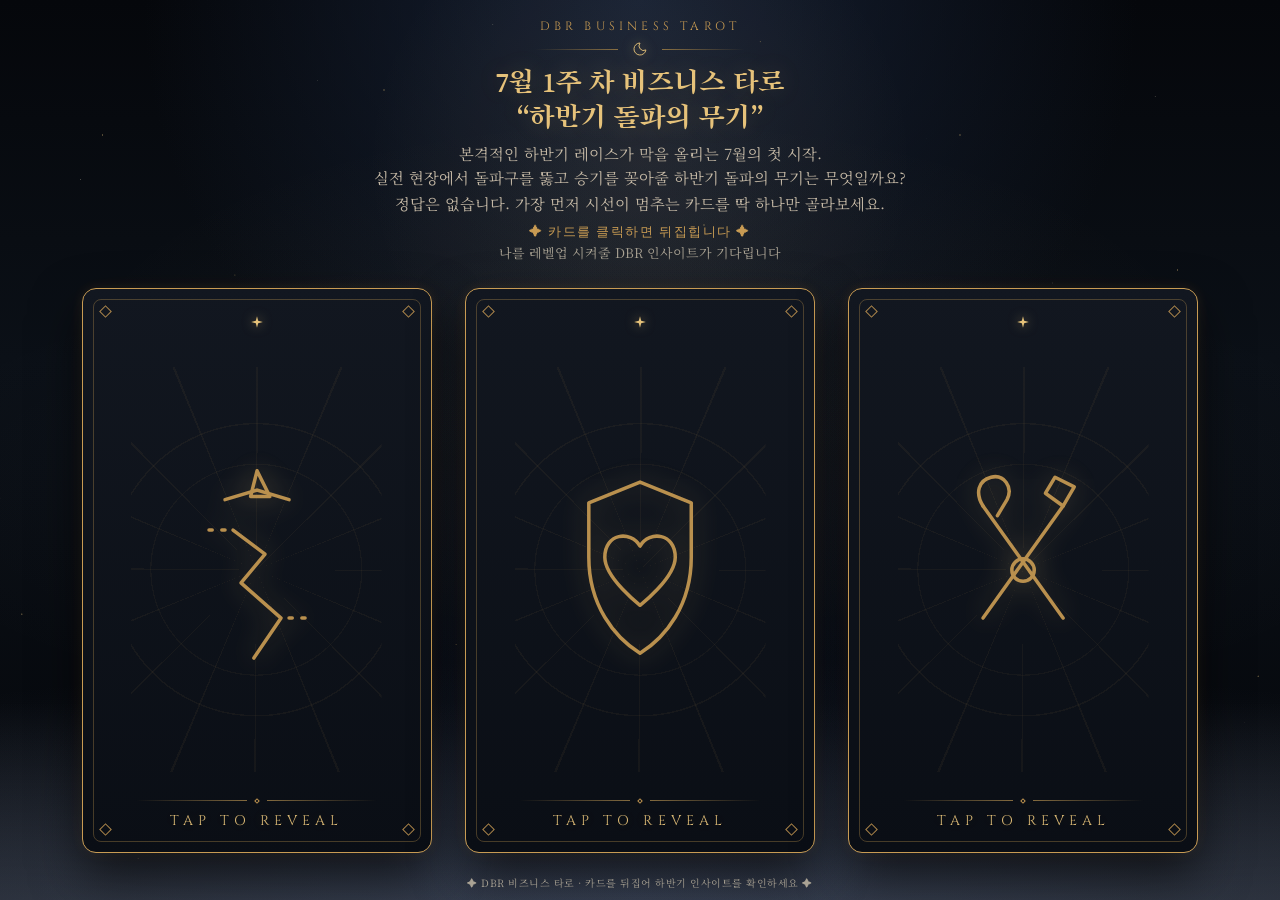
==== taro/index.html @ c085be03 "루트 경로 접속 시 dbr_taro.html로 자동 이동하는 index.html 추가 Co-Authored-By: Claude Sonnet 5 <noreply@anthropic.c" ====
<!DOCTYPE html>
<html lang="ko">
<head>
<meta charset="UTF-8">
<meta http-equiv="refresh" content="0; url=dbr_taro.html">
<title>DBR 비즈니스 타로</title>
</head>
<body>
<script>location.replace('dbr_taro.html');</script>
</body>
</html>
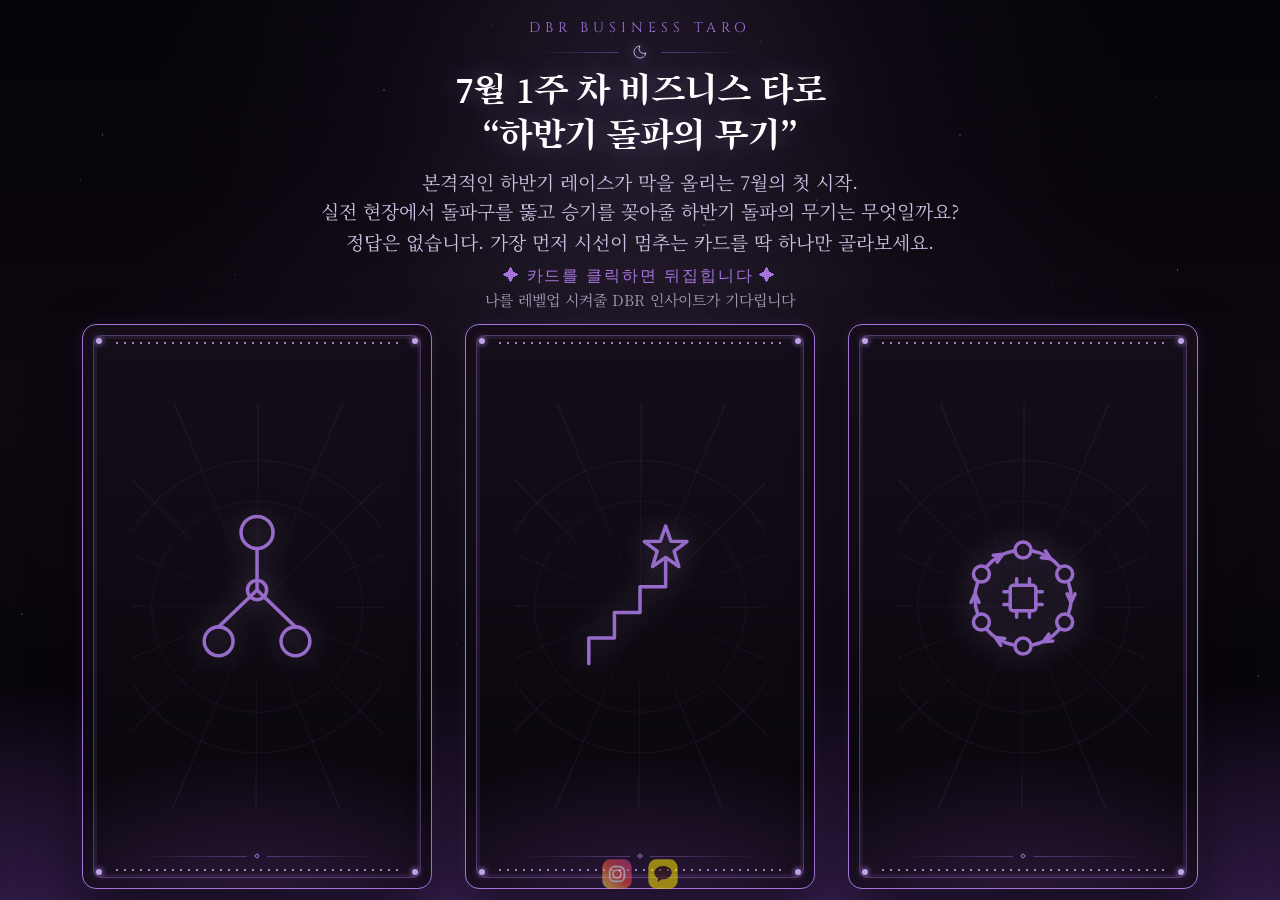
==== commit a7200d8b: "카카오톡 등 링크 공유 미리보기용 OG 메타태그 추가 주차가 바뀌어도 코드를 매번 안 고쳐도 되도록 제목/설명을 고정 문구로 바꾸고, 썸네일 이미지와 og:title/descrip" ====
--- a/taro/index.html
+++ b/taro/index.html
@@ -4,6 +4,19 @@
 <meta charset="UTF-8">
 <meta http-equiv="refresh" content="0; url=dbr_taro.html">
 <title>DBR 비즈니스 타로</title>
+<meta name="description" content="이번 주 비즈니스 인사이트를 담은 타로 카드를 뽑아보세요.">
+
+<meta property="og:type" content="website">
+<meta property="og:site_name" content="DBR 비즈니스 타로">
+<meta property="og:title" content="DBR 비즈니스 타로">
+<meta property="og:description" content="이번 주 비즈니스 인사이트를 담은 타로 카드를 뽑아보세요.">
+<meta property="og:image" content="https://taro-two.vercel.app/img/1.png">
+<meta property="og:url" content="https://taro-two.vercel.app/">
+
+<meta name="twitter:card" content="summary_large_image">
+<meta name="twitter:title" content="DBR 비즈니스 타로">
+<meta name="twitter:description" content="이번 주 비즈니스 인사이트를 담은 타로 카드를 뽑아보세요.">
+<meta name="twitter:image" content="https://taro-two.vercel.app/img/1.png">
 </head>
 <body>
 <script>location.replace('dbr_taro.html');</script>
